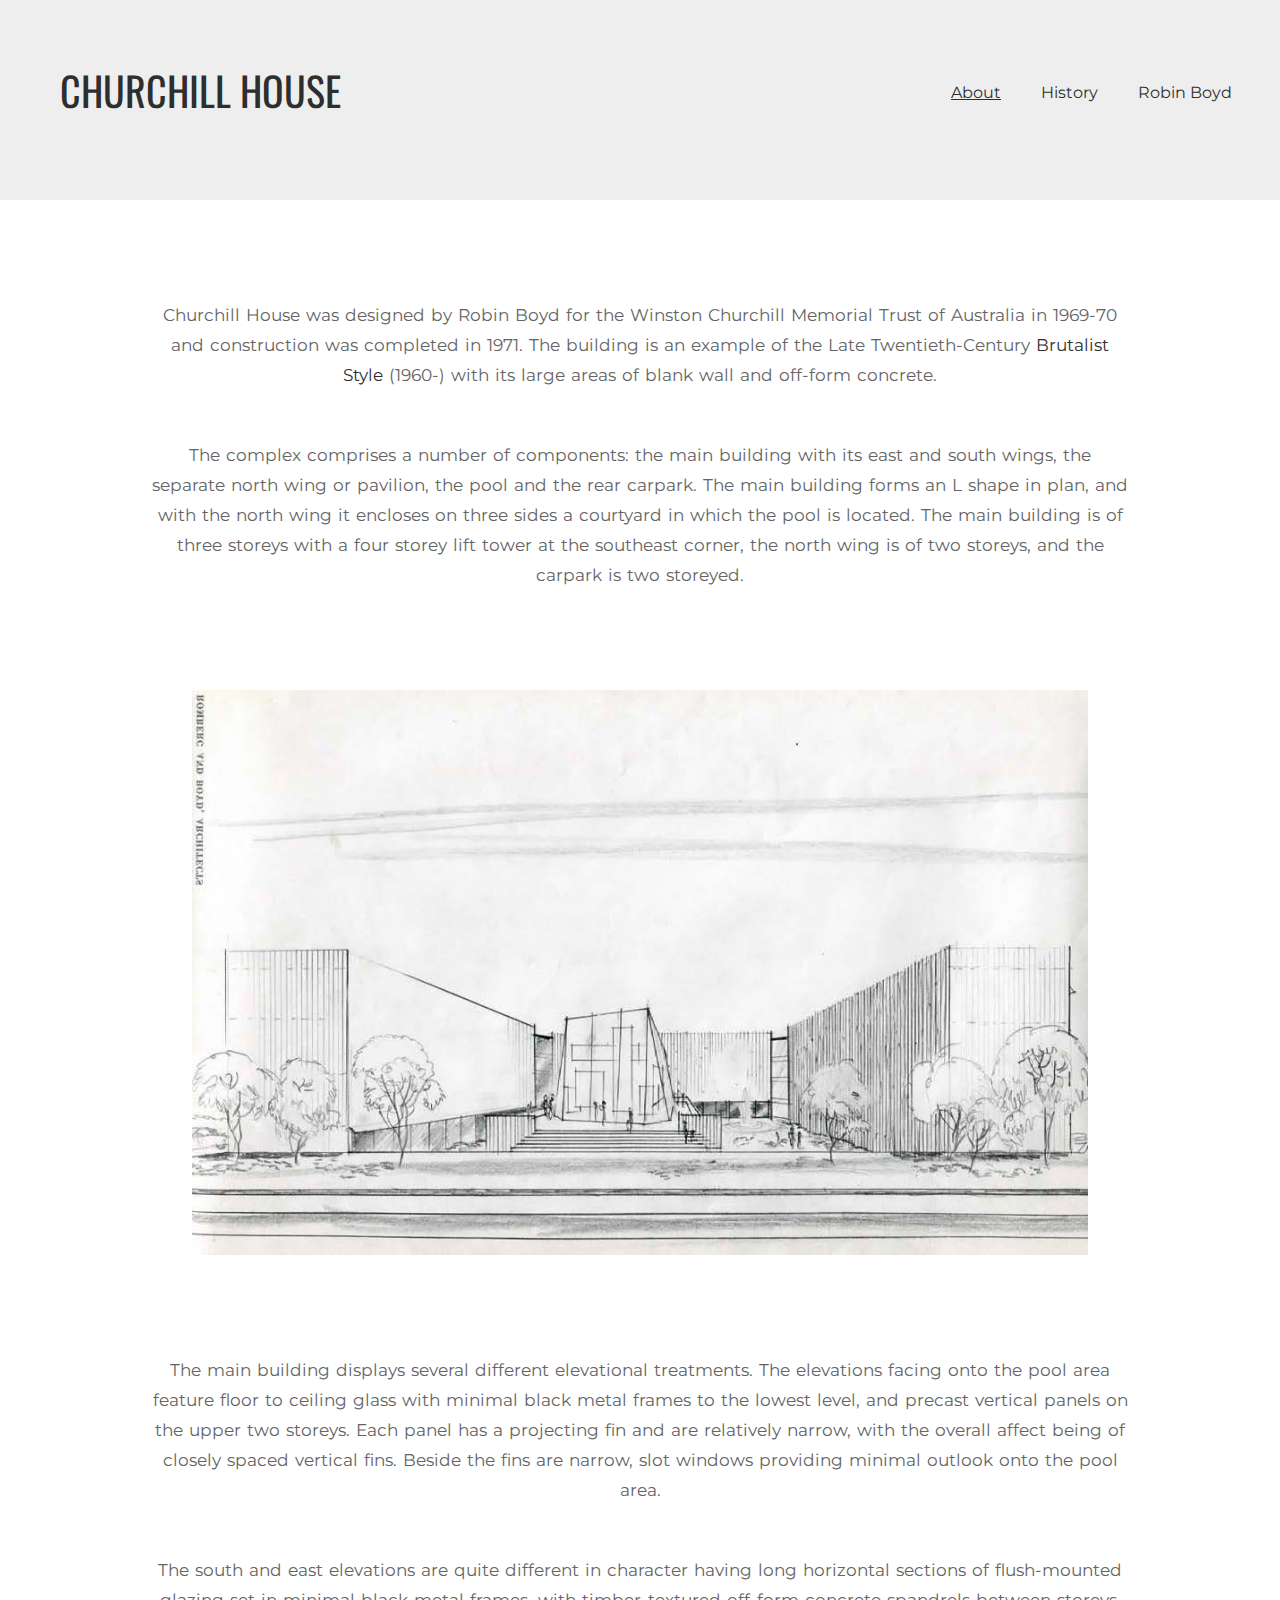
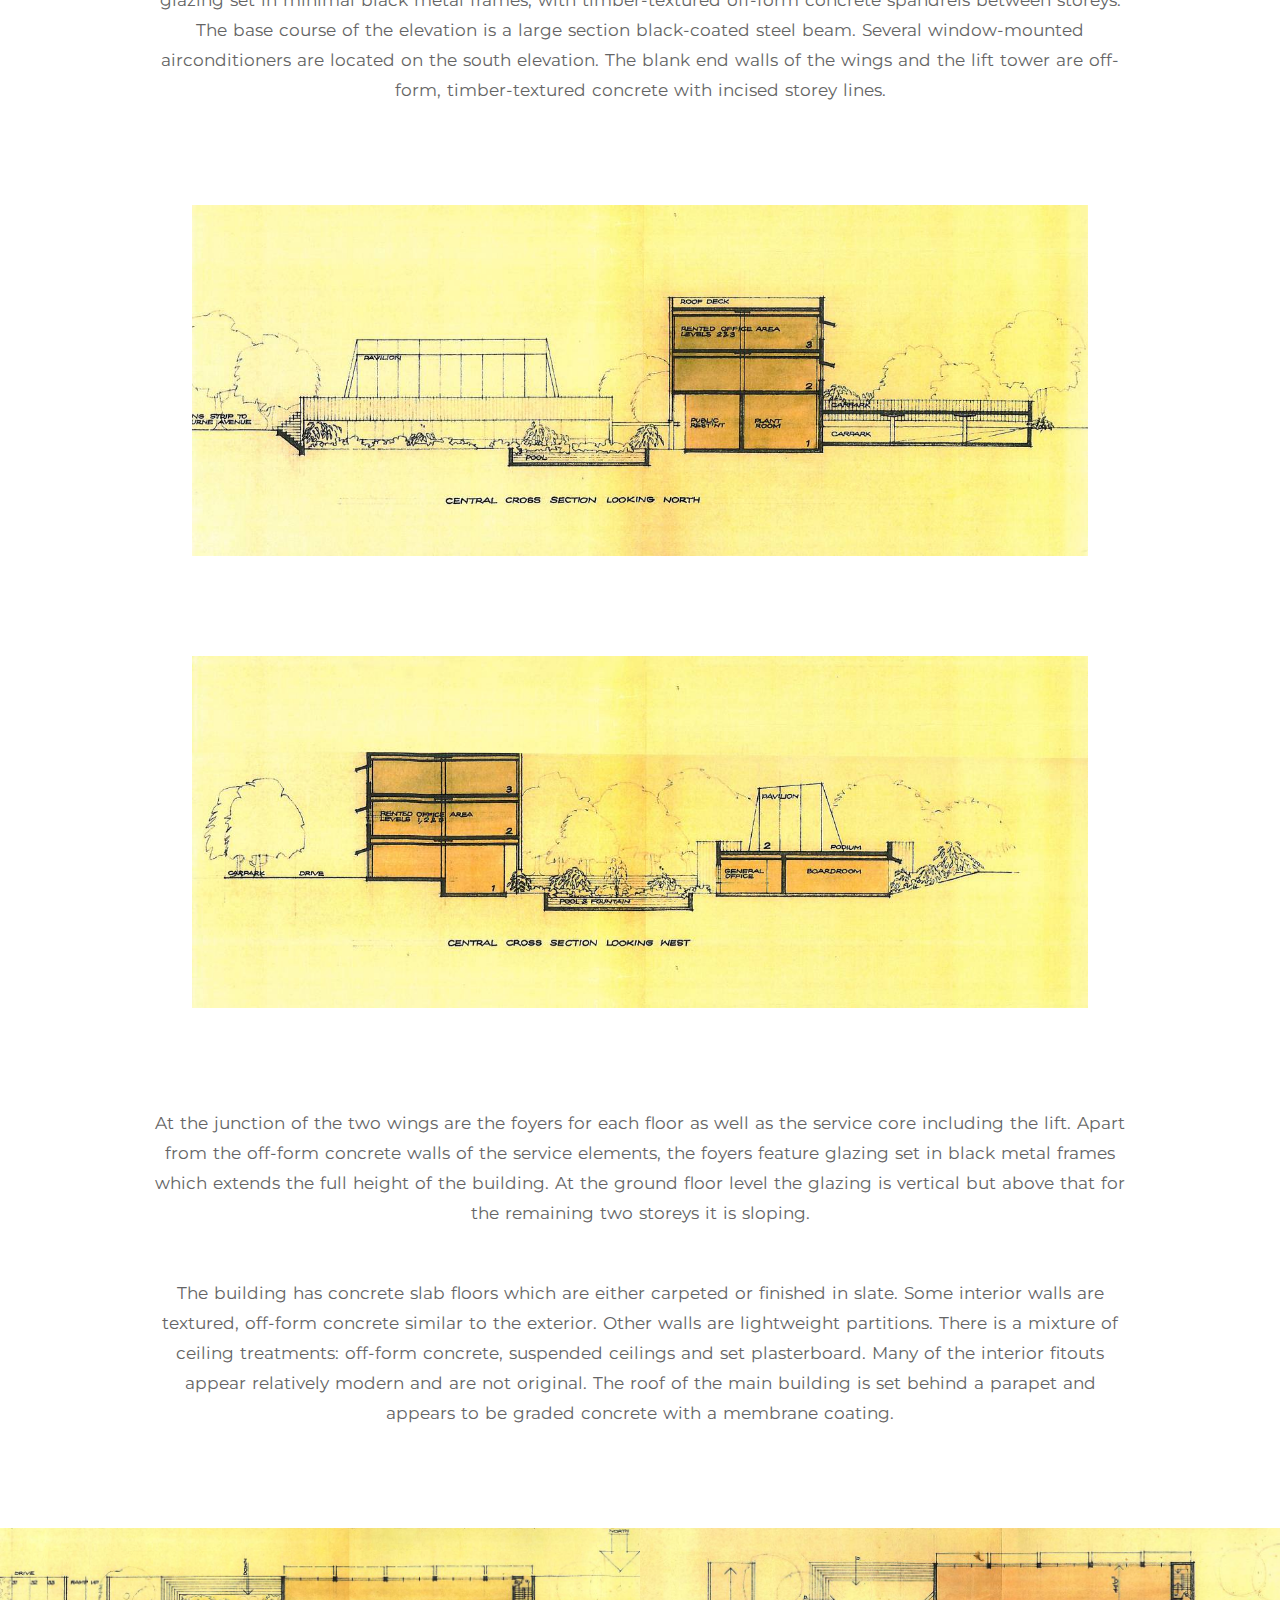
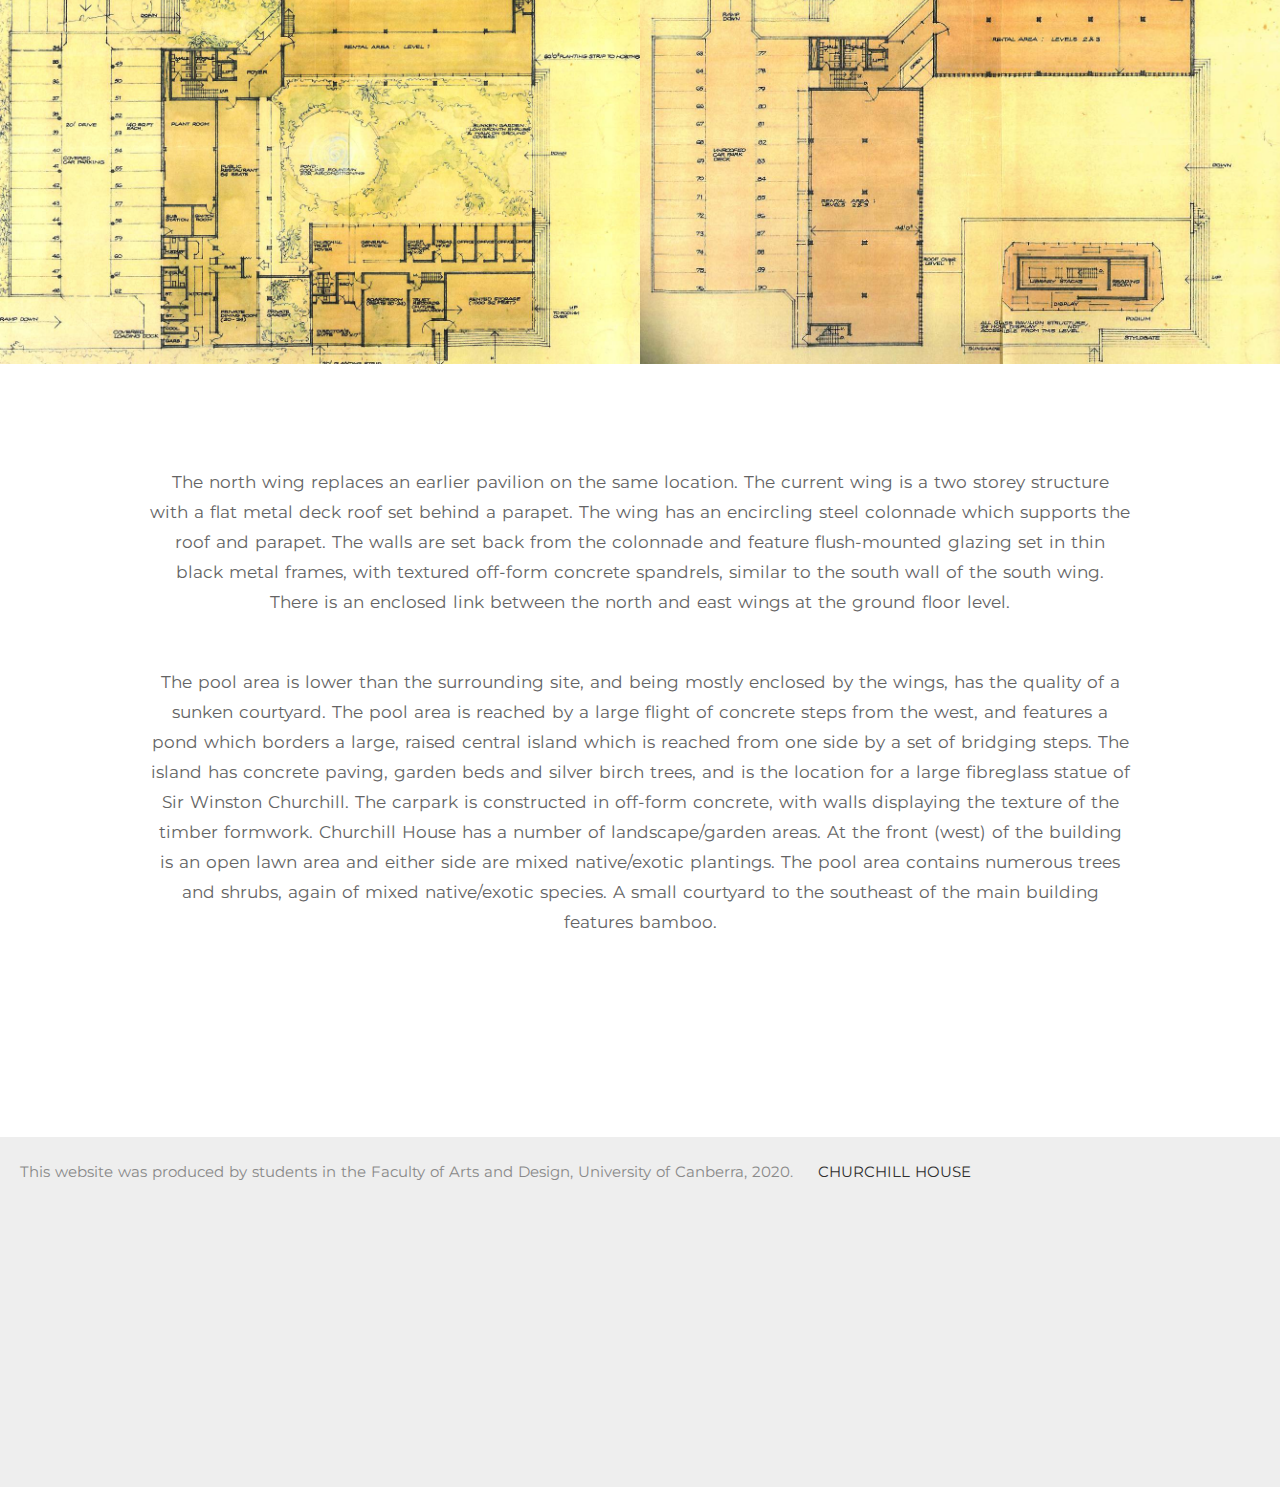
==== about.html @ f30fefc0 "new about changes" ====
<!DOCTYPE html>

<html lang="en">

<head>
    <title>Churchill House</title>
    <meta charset="UTF-8">
    <link href="assets/css/resset.css" rel="stylesheet">
    <link href="assets/css/styles.css" rel="stylesheet">

</head>

<body>
    <header>

        <h1><a href="index.html">Churchill House</a></h1>


        <nav>
            <ul>
                <li><a class="currentpage" href="about.html">About</a></li>
                <li><a href="history.html">History</a></li>
                <li><a href="robinboyd.html">Robin Boyd</a></li>
            </ul>
        </nav>

    </header>

    <div class="hero2">
        <!--        set image in css-->

    </div>

    <!--    About  -->
    <div class="wrapper">


        <p>
            Churchill House was designed by Robin Boyd for the Winston Churchill Memorial Trust of Australia in 1969-70 and construction was completed in 1971. The building is an example of the Late Twentieth-Century <a href="https://en.wikipedia.org/wiki/Brutalist_architecture">Brutalist Style</a> (1960-) with its large areas of blank wall and off-form concrete.
        </p>

        <p>The complex comprises a number of components: the main building with its east and south wings, the separate north wing or pavilion, the pool and the rear carpark. The main building forms an L shape in plan, and with the north wing it encloses on three sides a courtyard in which the pool is located. The main building is of three storeys with a four storey lift tower at the southeast corner, the north wing is of two storeys, and the carpark is two storeyed.</p>



    </div>

    <img src="assets/images/churchillhouse.jpg" alt="Churchill House Sketch" class="center">


    <div class="wrapper">

        <p>The main building displays several different elevational treatments. The elevations facing onto the pool area feature floor to ceiling glass with minimal black metal frames to the lowest level, and precast vertical panels on the upper two storeys. Each panel has a projecting fin and are relatively narrow, with the overall affect being of closely spaced vertical fins. Beside the fins are narrow, slot windows providing minimal outlook onto the pool area.</p>

        <p>
            The south and east elevations are quite different in character having long horizontal sections of flush-mounted glazing set in minimal black metal frames, with timber-textured off-form concrete spandrels between storeys. The base course of the elevation is a large section black-coated steel beam. Several window-mounted airconditioners are located on the south elevation. The blank end walls of the wings and the lift tower are off-form, timber-textured concrete with incised storey lines.
        </p>


    </div>

    <img src="assets/images/northimage.jpg" alt="North Site Plan" class="center">
    <img src="assets/images/westimage.jpg" alt="West Site Plan" class="center">

    <div class="wrapper">

        <p>At the junction of the two wings are the foyers for each floor as well as the service core including the lift. Apart from the off-form concrete walls of the service elements, the foyers feature glazing set in black metal frames which extends the full height of the building. At the ground floor level the glazing is vertical but above that for the remaining two storeys it is sloping.</p>

        <p>The building has concrete slab floors which are either carpeted or finished in slate. Some interior walls are textured, off-form concrete similar to the exterior. Other walls are lightweight partitions. There is a mixture of ceiling treatments: off-form concrete, suspended ceilings and set plasterboard. Many of the interior fitouts appear relatively modern and are not original. The roof of the main building is set behind a parapet and appears to be graded concrete with a membrane coating.

        </p>

    </div>


    <!-- two images positioned side by side/  -->

    <div class="row">

        <div class="column">

            <img src="assets/images/arialimage.jpg" alt="Arial View" style="width:100%">

        </div>

        <div class="column">

            <img src="assets/images/floorimage.jpg" alt="Floor View" style="width:101.5%">

        </div>

    </div>

    <div class="wrapper">

        <p>The north wing replaces an earlier pavilion on the same location. The current wing is a two storey structure with a flat metal deck roof set behind a parapet. The wing has an encircling steel colonnade which supports the roof and parapet. The walls are set back from the colonnade and feature flush-mounted glazing set in thin black metal frames, with textured off-form concrete spandrels, similar to the south wall of the south wing. There is an enclosed link between the north and east wings at the ground floor level.</p>

        <p>The pool area is lower than the surrounding site, and being mostly enclosed by the wings, has the quality of a sunken courtyard. The pool area is reached by a large flight of concrete steps from the west, and features a pond which borders a large, raised central island which is reached from one side by a set of bridging steps. The island has concrete paving, garden beds and silver birch trees, and is the location for a large fibreglass statue of Sir Winston Churchill.

            The carpark is constructed in off-form concrete, with walls displaying the texture of the timber formwork.

            Churchill House has a number of landscape/garden areas. At the front (west) of the building is an open lawn area and either side are mixed native/exotic plantings. The pool area contains numerous trees and shrubs, again of mixed native/exotic species. A small courtyard to the southeast of the main building features bamboo.

        </p>

    </div>

    <footer>

        <p class="footertext">
            <!--            class="footertext" created for additional changes to <p>   -->

            This website was produced by students in the Faculty of Arts and Design, University of Canberra, 2020.
        </p>


        <p class="footertext">
            <a href="index.html">CHURCHILL HOUSE</a>
        </p>

    </footer>


</body>

</html>
---- assets/css/resset.css ----
/* http://meyerweb.com/eric/tools/css/reset/ 
   v2.0 | 20110126
   License: none (public domain)
*/

html, body, div, span, applet, object, iframe,
h1, h2, h3, h4, h5, h6, p, blockquote, pre,
a, abbr, acronym, address, big, cite, code,
del, dfn, em, img, ins, kbd, q, s, samp,
small, strike, strong, sub, sup, tt, var,
b, u, i, center,
dl, dt, dd, ol, ul, li,
fieldset, form, label, legend,
table, caption, tbody, tfoot, thead, tr, th, td,
article, aside, canvas, details, embed, 
figure, figcaption, footer, header, hgroup, 
menu, nav, output, ruby, section, summary,
time, mark, audio, video {
	margin: 0;
	padding: 0;
	border: 0;
	font-size: 100%;
	font: inherit;
	vertical-align: baseline;
}
/* HTML5 display-role reset for older browsers */
article, aside, details, figcaption, figure, 
footer, header, hgroup, menu, nav, section {
	display: block;
}
body {
	line-height: 1;
}
ol, ul {
	list-style: none;
}
blockquote, q {
	quotes: none;
}
blockquote:before, blockquote:after,
q:before, q:after {
	content: '';
	content: none;
}
table {
	border-collapse: collapse;
	border-spacing: 0;
}
---- assets/css/styles.css ----
@import url('https://fonts.googleapis.com/css2?family=Montserrat:wght@400;500&family=Oswald:wght@400;600&display=swap');

body {
    background-color: #ffffff;
    color: #646464;
    font-family: 'Montserrat', sans-serif;
    font-size: 16px;
}

/* Typography */

h1,
h2,
h3,
h4,
h5,
h6 {
    font-family: 'Oswald', sans-serif;
    margin: 10px 0 20px;
    text-transform: uppercase;
}

h1 {
    padding-top: 60px;
    padding-bottom: 10px;
    padding-left: 60px;
    display: inline-block;
    font-size: 40px;
    color: #ffffff;


}

h2 {
    font-size: 25px;
    font-weight: bold;
    padding-bottom: 10px;
    letter-spacing: 1px;
    color: #646464;
    text-align: center;

}

p {
    font-family: 'Montserrat', sans-serif;
    word-spacing: 2px;
    font-size: 17px;
    line-height: 30px;
    margin-top: 50px;
    margin-bottom: 50px;
    text-align: center;
    color: #646464;
}

p.footertext {
    font-family: 'Montserrat', sans-serif;
    word-spacing: 1px;
    font-size: 15px;
    line-height: 30px;
    margin-bottom: 20px;
    margin-left: 20px;
    color: #898989;
    display: inline;
}

/* anchor styles */
a {
    color: none;
    text-decoration: none;
}

a:hover {
    text-decoration-color: black;
}

a: visited {
    color: none;
}

a:active {
    color: black;
}

/* main containers */

.wrapper {
    width: 980px;
    margin: 0 auto;
}

.wrapper2 {
    width: 1150px;
    margin-left: 180px;
    margin-bottom: 30px;
    margin-top: 30px;
}

header {
    background-color: white;
    height: 0px;
    padding: 0px;
}

/* navigation */
nav {
    font-family: 'Montserrat', sans-serif;
    color: #2F2E2E;
    float: right;
    margin-top: 85px;
    margin-right: 20px;

}

nav ul {}

nav ul li {
    display: inline;
    margin-right: 20px;
}

nav ul li a {
    color: #2F2E2E;
    background-color: none;
    padding: 10px 8px;
}

/* class=link created for index.html page */
.link {
    color: white;
}


nav ul li a:hover {
    text-decoration: highlight;
}

nav ul li a.currentpage {
    text-decoration: underline;
}

/* links */

a {
    color: #2F2E2E;

}

/* class=link created for index.html page */
.link {
    color: white;
}

main {
    background-color: white;
    padding: 10px 0px;
    overflow: auto;
}

/* text position */
.text-container {
    width: 70%;
    text-align: center;
}

/* second text container to align text next to image */
.text-container2 {
    width: 80%;
    text-align: center;
    padding-left: 50px;
    margin-left: 150px;
    margin-top: 200px;
    margin-bottom: 200px;
}

footer {
    background-color: #EEEEEE;
    padding-top: 20px;
    padding-bottom: 300px;
    padding-right: 100px;
    margin-top: 200px;

}

/* images */
.hero {
    min-height: 850px;
    margin-bottom: 50px;
    background-image: url(../images/image36.jpg);
    background-repeat: no-repeat;
    background-size: cover;
    background-position: center;
}

/* second hero image for further pages */
.hero2 {
    min-height: 200px;
    margin-bottom: 100px;
    background-color: #EEEEEE;
    background-repeat: no-repeat;
    background-size: cover;
    background-position: center;
}

/* 3 side by side image display */
* {
    box-sizing: border-box;
}

.img-container {
    float: left;
    width: 33.33%;
    margin-bottom: 70px;
    margin-top: 50px;
}

.clearfix:after {
    content: "";
    clear: both;
    display: table;
}

/* column and row made to align two images  */
.column {
    float: left;
    width: 50%;
    margin-top: 50px;
    margin-bottom: 50px;
}

/* Clear floats after image containers */
.row::after {
    content: "";
    clear: both;
    display: table;
}

.center {
    display: block;
    margin-left: auto;
    margin-right: auto;
    margin-bottom: 100px;
    margin-top: 100px;
    width: 70%;
}

.robinimg {
    float: left;
    display: block;
    margin-top: 50px;
    margin-right: 50px;
    width: 50%;
}

.lastimg {
    float: left;
    display: block;
    margin-top: 80px;
    width: 55%;
    margin-right: 40px;
}

/* column 2 created to align images */
.column2 {
    float: left;
    width: 50%;
    margin-top: 30px;
    margin-bottom: 30px;
}

/* Clear floats after image containers */
.row2::after {
    content: "";
    clear: both;
    display: table;
}
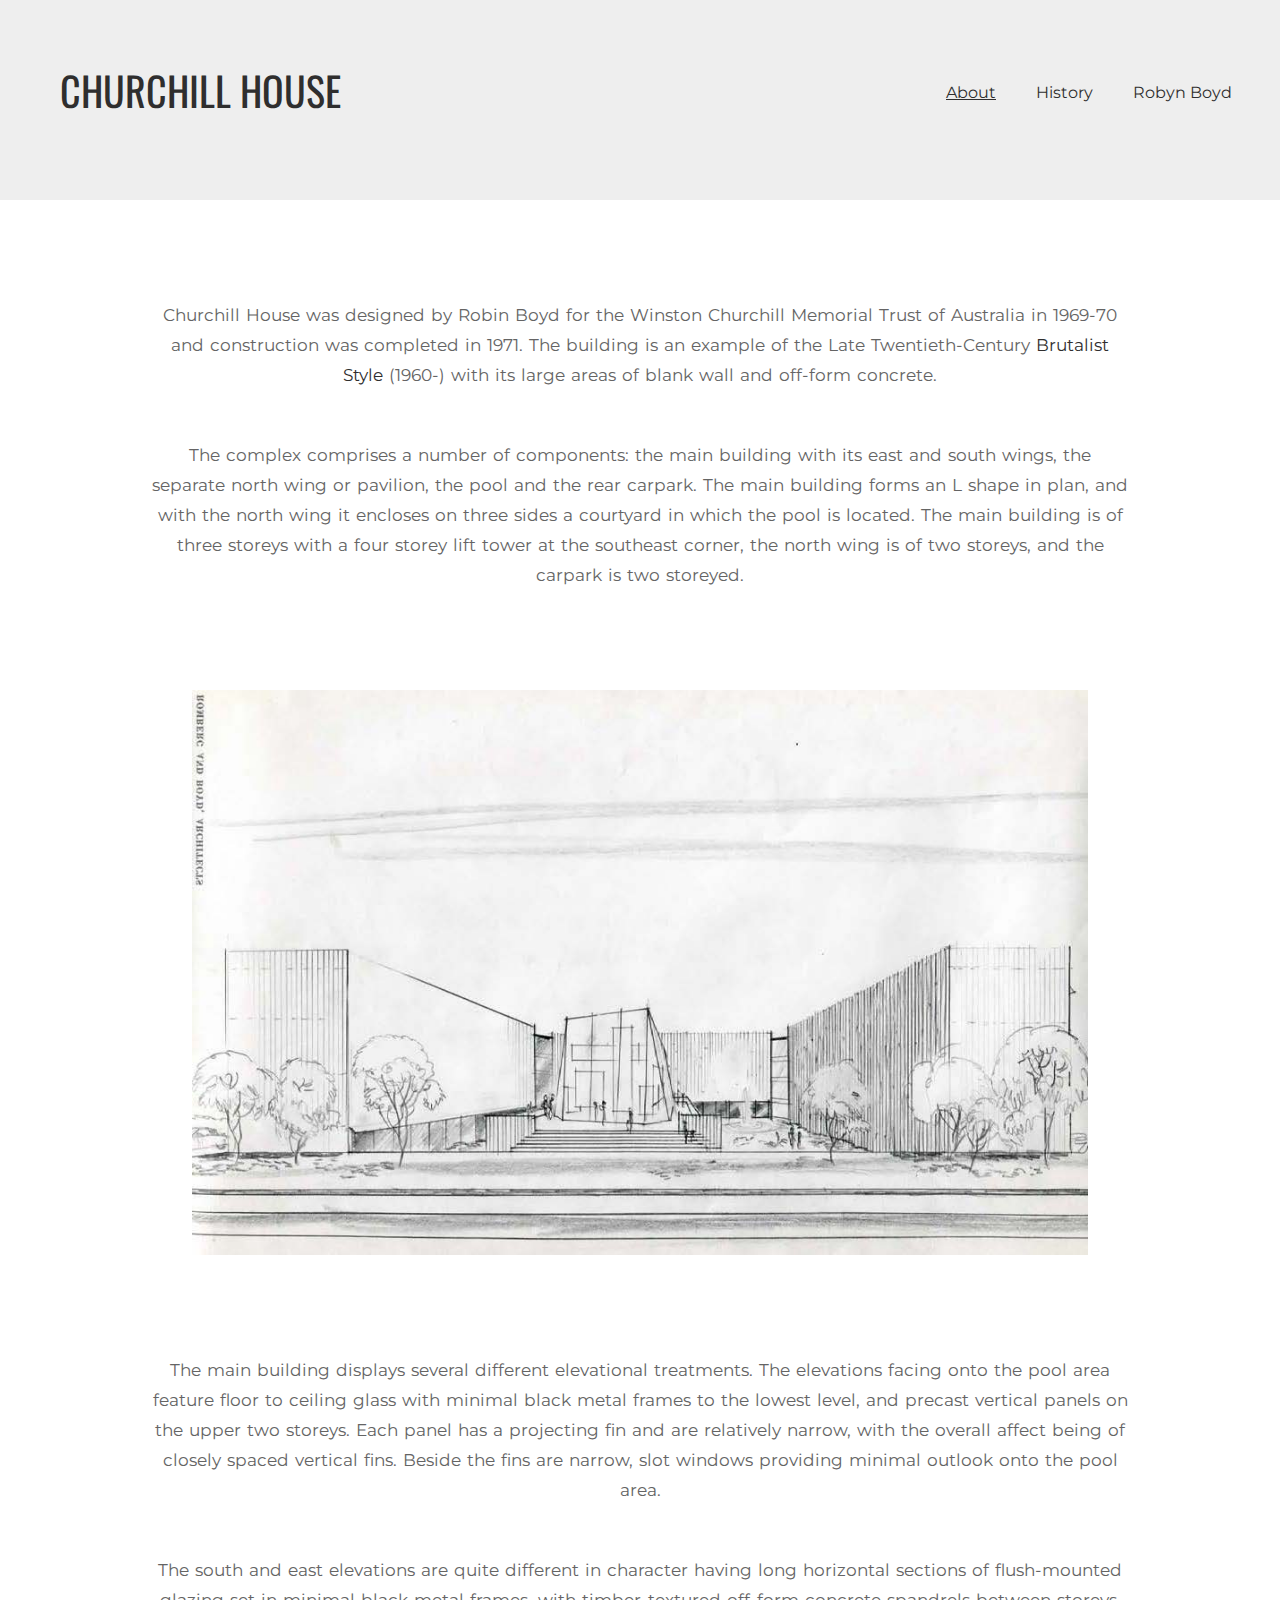
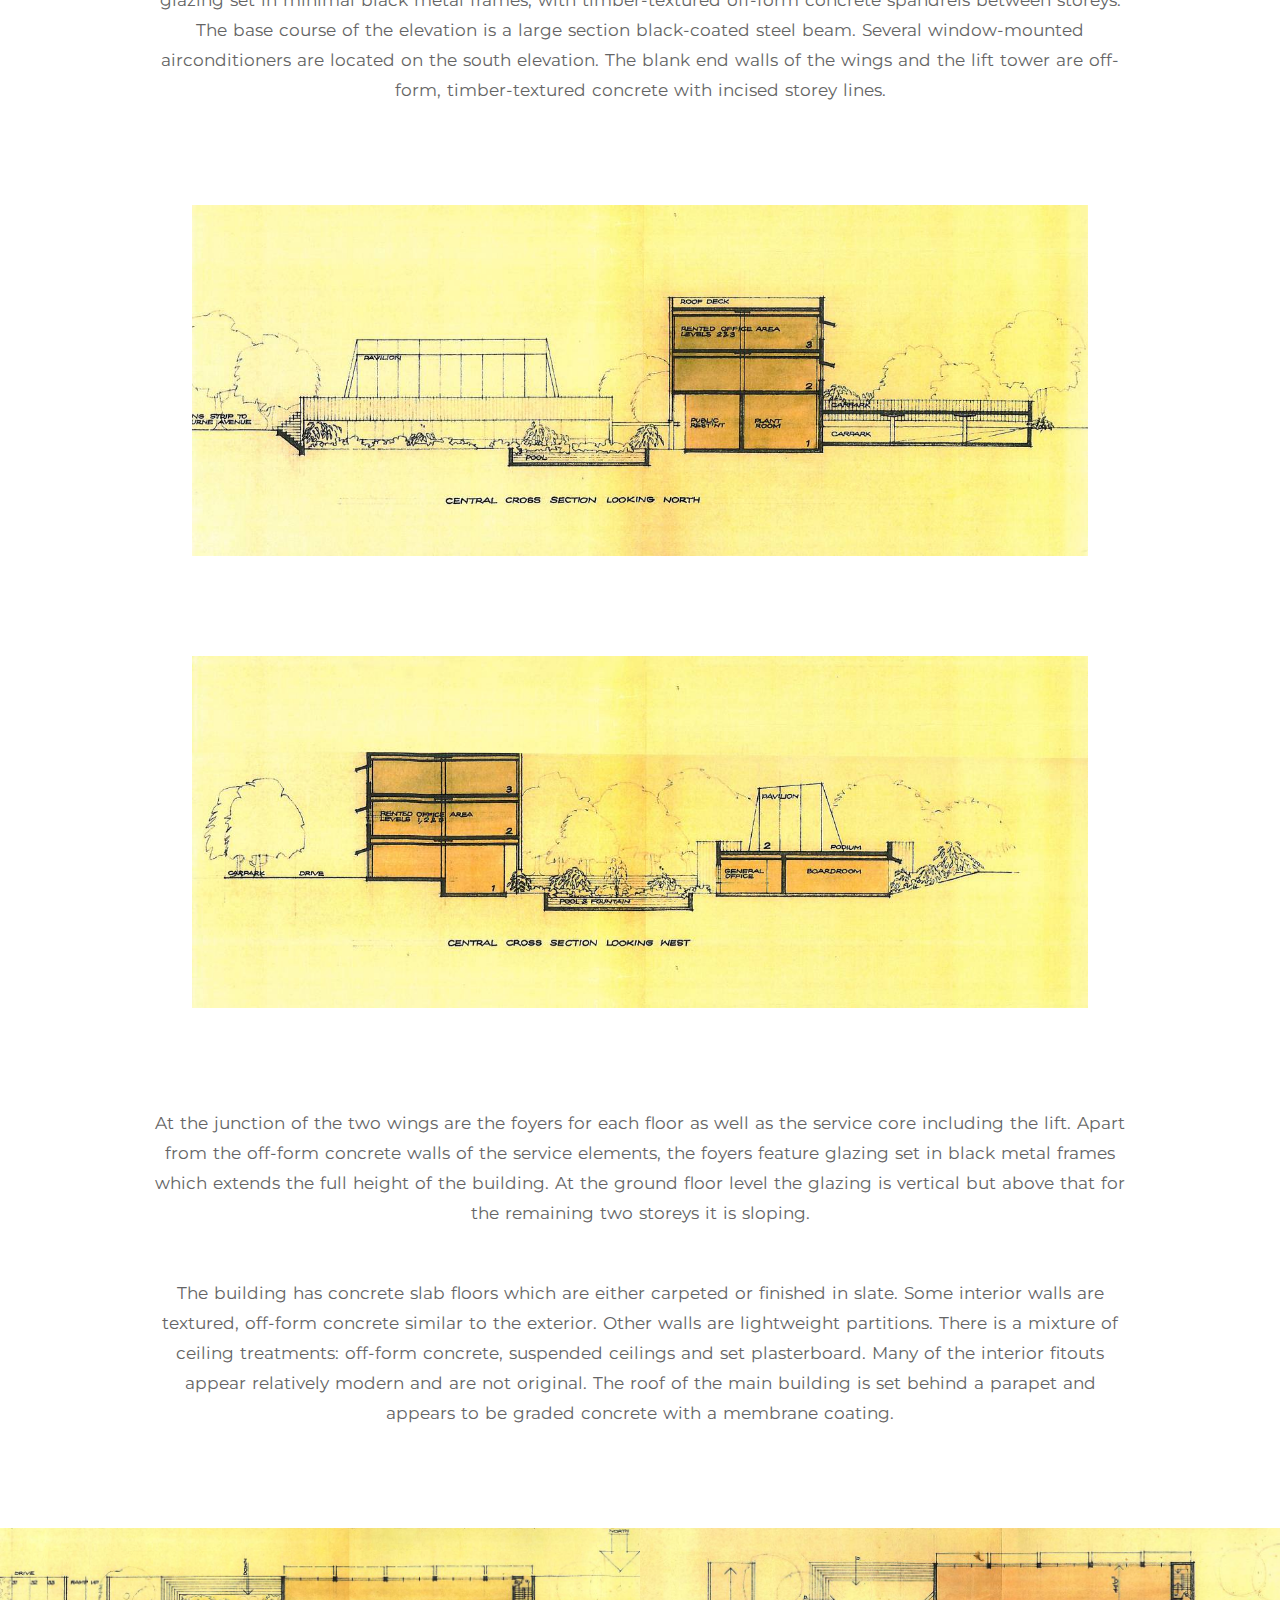
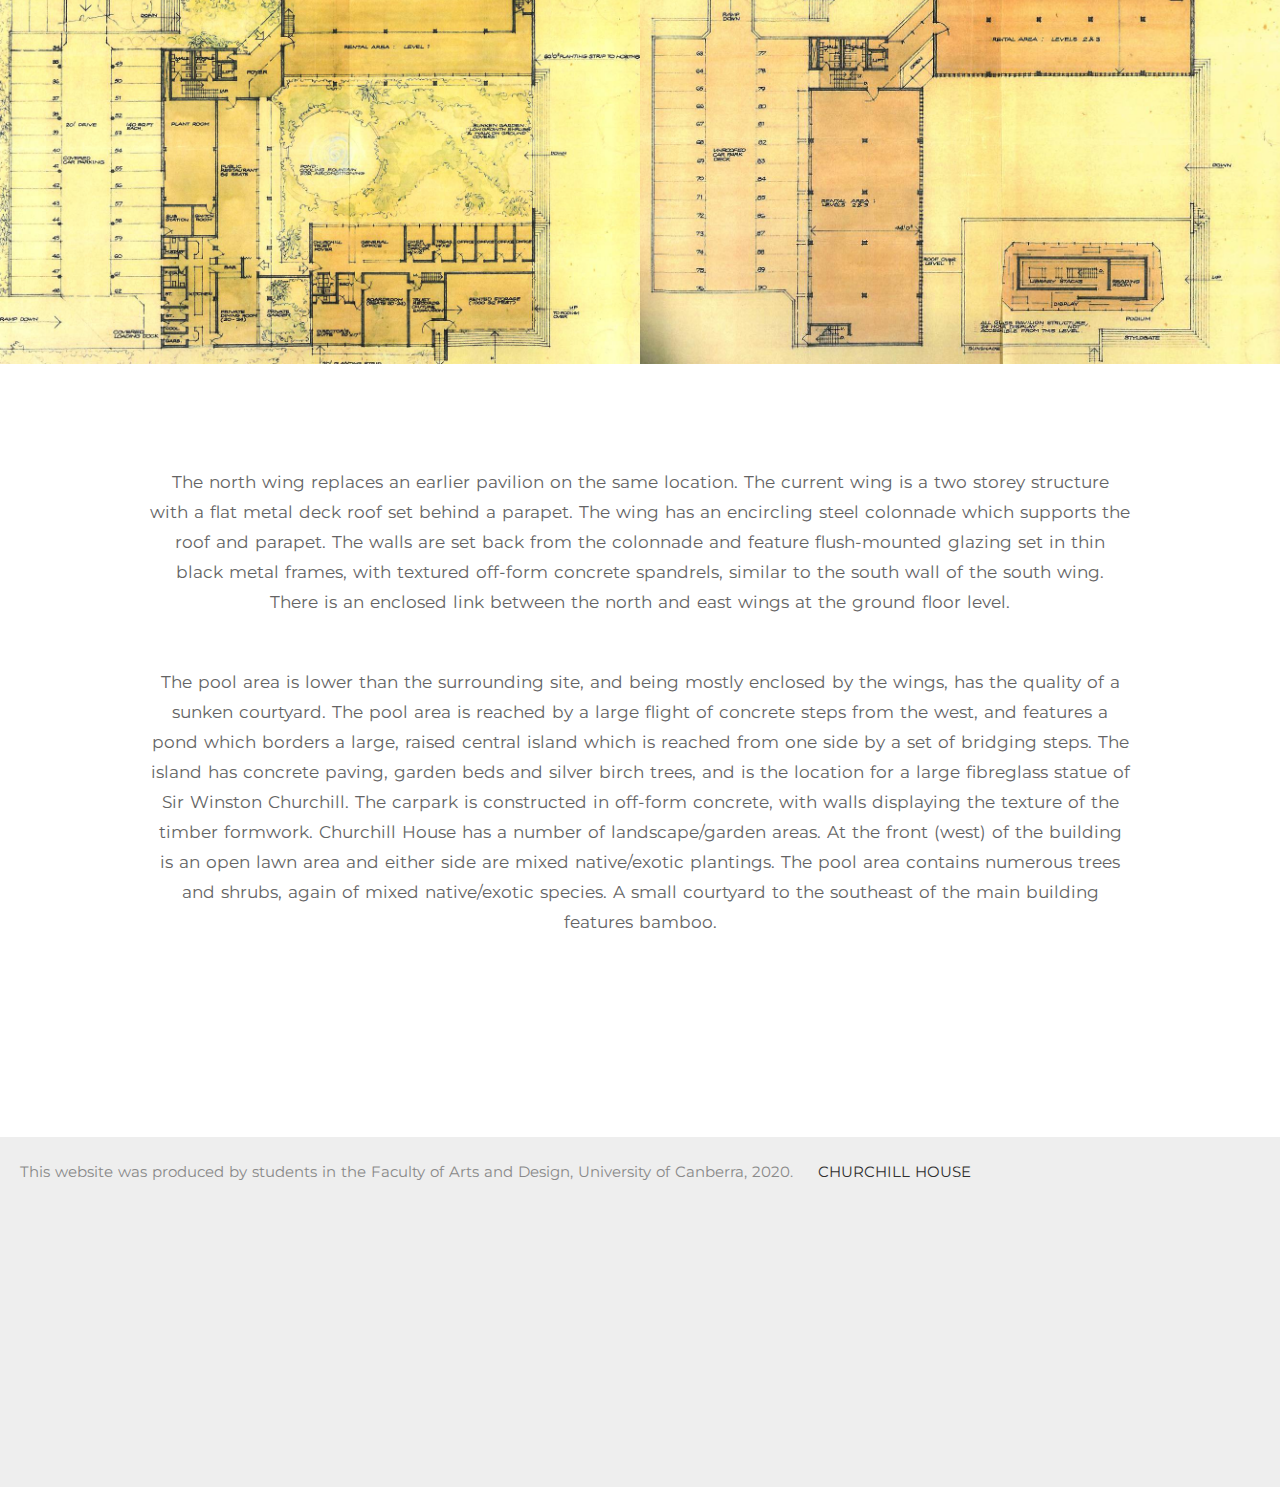
==== commit cd4124a2: "last changes" ====
--- a/about.html
+++ b/about.html
@@ -20,7 +20,7 @@
             <ul>
                 <li><a class="currentpage" href="about.html">About</a></li>
                 <li><a href="history.html">History</a></li>
-                <li><a href="robinboyd.html">Robin Boyd</a></li>
+                <li><a href="robynboyd.html">Robyn Boyd</a></li>
             </ul>
         </nav>
 
--- a/assets/css/styles.css
+++ b/assets/css/styles.css
@@ -63,6 +63,7 @@
     display: inline;
 }
 
+
 /* anchor styles */
 a {
     color: none;
@@ -166,10 +167,7 @@
 .text-container2 {
     width: 80%;
     text-align: center;
-    padding-left: 50px;
-    margin-left: 150px;
-    margin-top: 200px;
-    margin-bottom: 200px;
+
 }
 
 footer {
